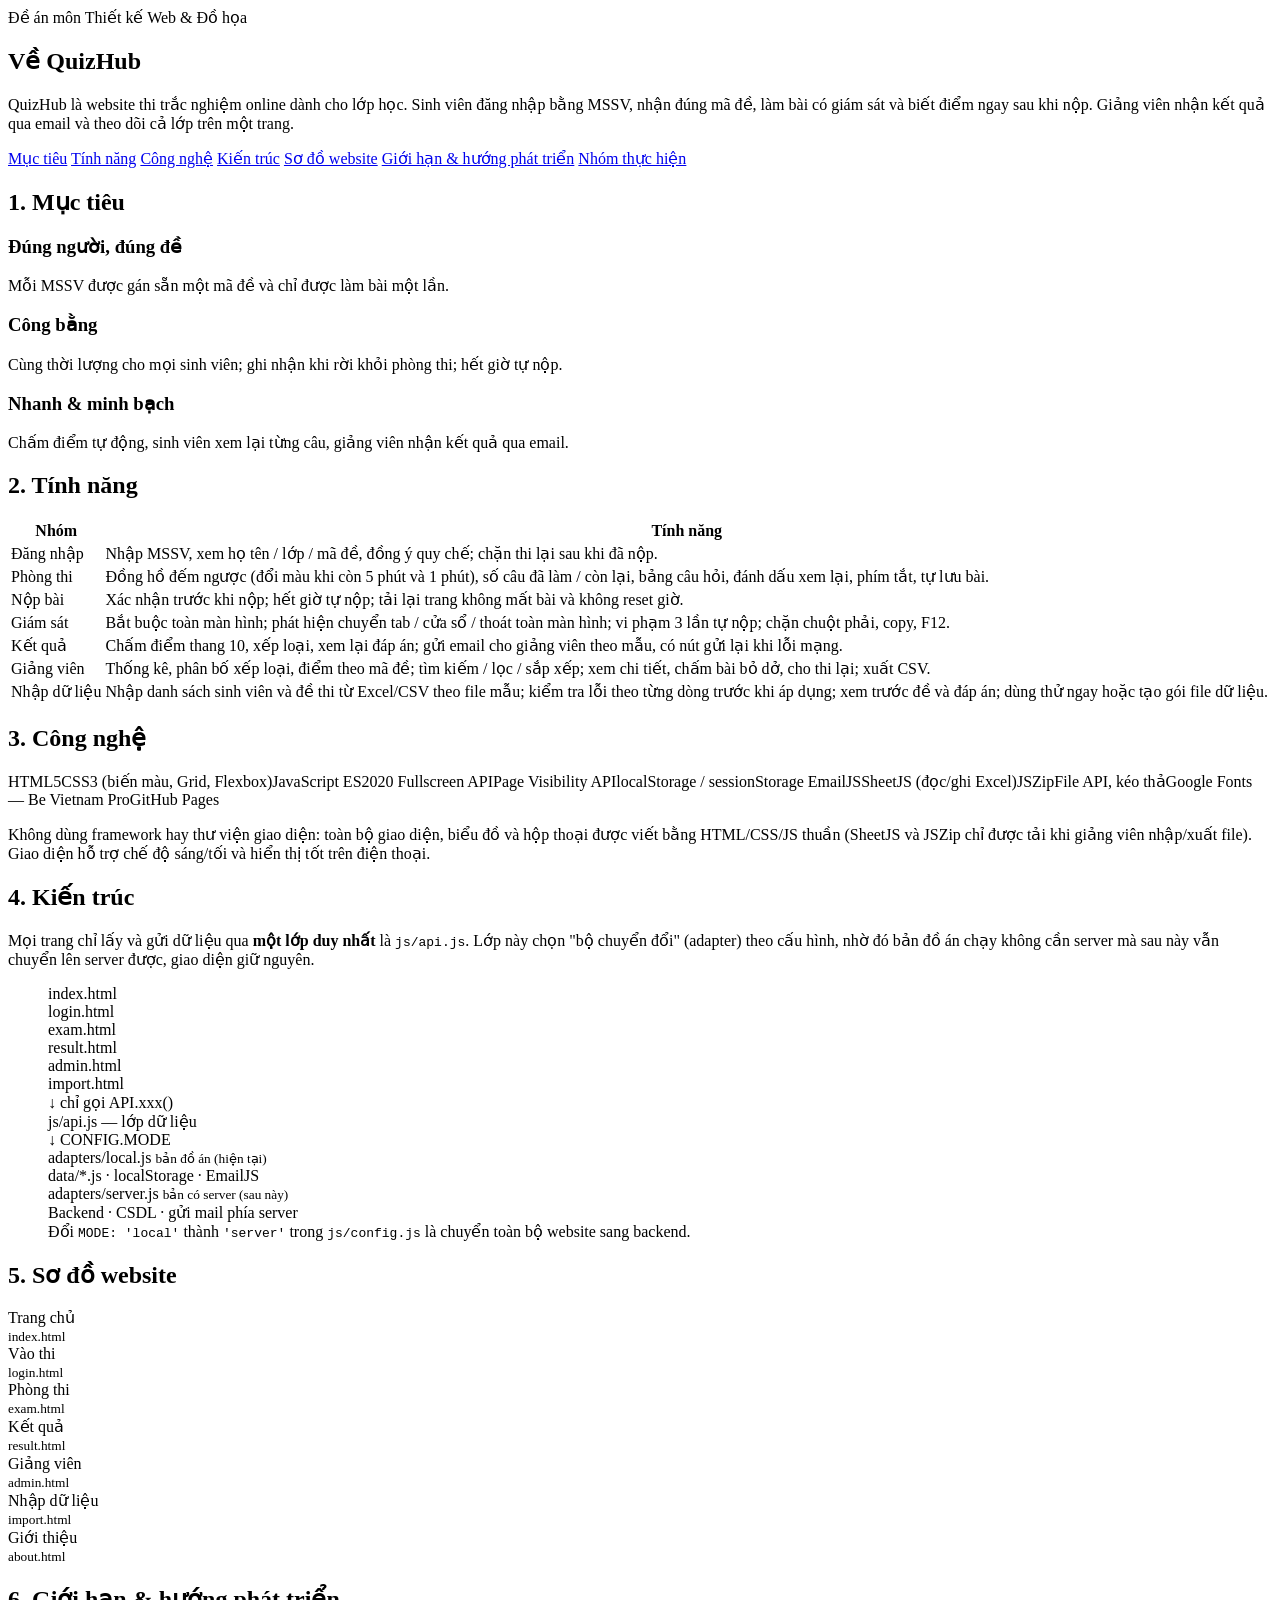
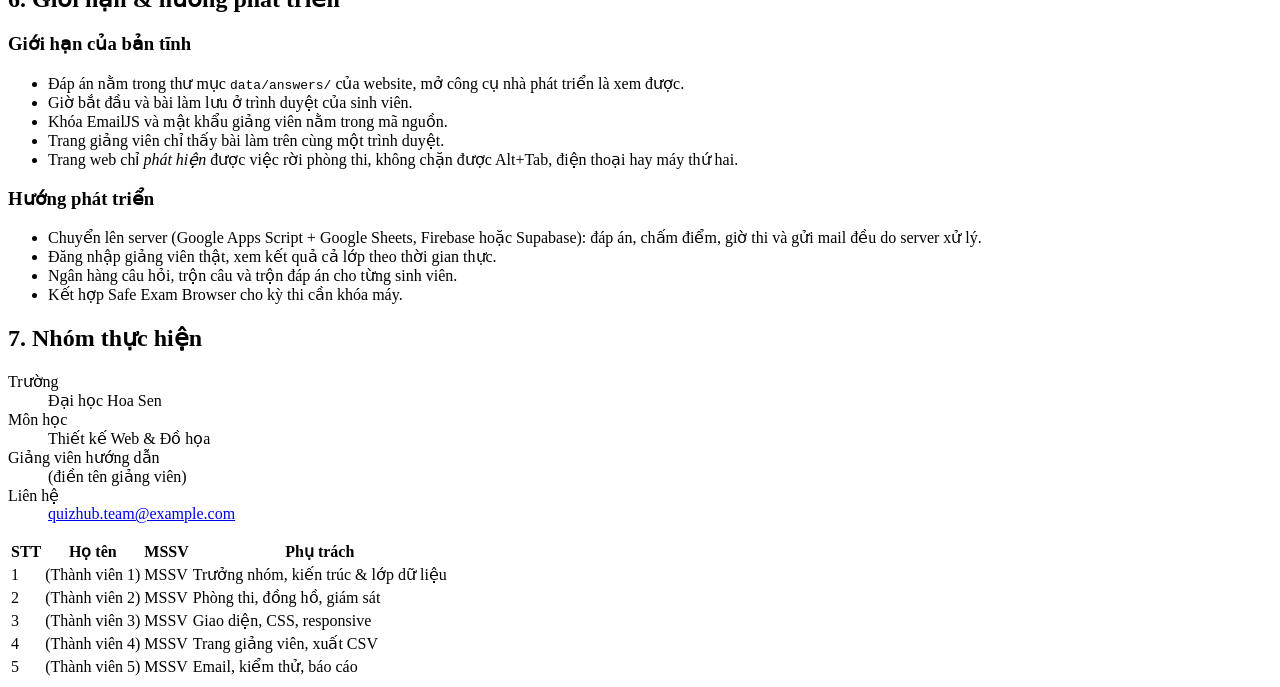
==== about.html @ 76c20856 "Thêm các trang HTML và tài liệu" ====
<!DOCTYPE html>
<html lang="vi">
<head>
  <meta charset="UTF-8">
  <meta name="viewport" content="width=device-width, initial-scale=1">
  <title>Giới thiệu — QuizHub</title>
  <meta name="description" content="Giới thiệu đề án QuizHub: mục tiêu, công nghệ, kiến trúc, sơ đồ website và nhóm thực hiện.">
  <link rel="icon" href="assets/logo.svg" type="image/svg+xml">
  <link rel="preconnect" href="https://fonts.googleapis.com">
  <link rel="preconnect" href="https://fonts.gstatic.com" crossorigin>
  <link href="https://fonts.googleapis.com/css2?family=Be+Vietnam+Pro:wght@400;500;600;700;800&display=swap" rel="stylesheet">
  <link rel="stylesheet" href="css/style.css">
</head>
<body>
  <header id="site-header"></header>

  <main class="container about">
    <section class="about-hero">
      <span class="badge">Đề án môn Thiết kế Web &amp; Đồ họa</span>
      <h1>Về QuizHub</h1>
      <p class="lead">QuizHub là website thi trắc nghiệm online dành cho lớp học. Sinh viên đăng nhập bằng MSSV, nhận đúng mã đề, làm bài có giám sát và biết điểm ngay sau khi nộp. Giảng viên nhận kết quả qua email và theo dõi cả lớp trên một trang.</p>
    </section>

    <nav class="toc card" aria-label="Mục lục">
      <a href="#muc-tieu">Mục tiêu</a>
      <a href="#tinh-nang">Tính năng</a>
      <a href="#cong-nghe">Công nghệ</a>
      <a href="#kien-truc">Kiến trúc</a>
      <a href="#so-do">Sơ đồ website</a>
      <a href="#gioi-han">Giới hạn &amp; hướng phát triển</a>
      <a href="#nhom">Nhóm thực hiện</a>
    </nav>

    <section class="about-section" id="muc-tieu">
      <h2>1. Mục tiêu</h2>
      <div class="grid-3">
        <div class="card"><h3>Đúng người, đúng đề</h3><p class="muted">Mỗi MSSV được gán sẵn một mã đề và chỉ được làm bài một lần.</p></div>
        <div class="card"><h3>Công bằng</h3><p class="muted">Cùng thời lượng cho mọi sinh viên; ghi nhận khi rời khỏi phòng thi; hết giờ tự nộp.</p></div>
        <div class="card"><h3>Nhanh &amp; minh bạch</h3><p class="muted">Chấm điểm tự động, sinh viên xem lại từng câu, giảng viên nhận kết quả qua email.</p></div>
      </div>
    </section>

    <section class="about-section" id="tinh-nang">
      <h2>2. Tính năng</h2>
      <div class="table-wrap">
        <table class="table">
          <thead><tr><th scope="col">Nhóm</th><th scope="col">Tính năng</th></tr></thead>
          <tbody>
            <tr><td>Đăng nhập</td><td>Nhập MSSV, xem họ tên / lớp / mã đề, đồng ý quy chế; chặn thi lại sau khi đã nộp.</td></tr>
            <tr><td>Phòng thi</td><td>Đồng hồ đếm ngược (đổi màu khi còn 5 phút và 1 phút), số câu đã làm / còn lại, bảng câu hỏi, đánh dấu xem lại, phím tắt, tự lưu bài.</td></tr>
            <tr><td>Nộp bài</td><td>Xác nhận trước khi nộp; hết giờ tự nộp; tải lại trang không mất bài và không reset giờ.</td></tr>
            <tr><td>Giám sát</td><td>Bắt buộc toàn màn hình; phát hiện chuyển tab / cửa sổ / thoát toàn màn hình; vi phạm 3 lần tự nộp; chặn chuột phải, copy, F12.</td></tr>
            <tr><td>Kết quả</td><td>Chấm điểm thang 10, xếp loại, xem lại đáp án; gửi email cho giảng viên theo mẫu, có nút gửi lại khi lỗi mạng.</td></tr>
            <tr><td>Giảng viên</td><td>Thống kê, phân bố xếp loại, điểm theo mã đề; tìm kiếm / lọc / sắp xếp; xem chi tiết, chấm bài bỏ dở, cho thi lại; xuất CSV.</td></tr>
            <tr><td>Nhập dữ liệu</td><td>Nhập danh sách sinh viên và đề thi từ Excel/CSV theo file mẫu; kiểm tra lỗi theo từng dòng trước khi áp dụng; xem trước đề và đáp án; dùng thử ngay hoặc tạo gói file dữ liệu.</td></tr>
          </tbody>
        </table>
      </div>
    </section>

    <section class="about-section" id="cong-nghe">
      <h2>3. Công nghệ</h2>
      <div class="chips">
        <span class="chip">HTML5</span><span class="chip">CSS3 (biến màu, Grid, Flexbox)</span><span class="chip">JavaScript ES2020</span>
        <span class="chip">Fullscreen API</span><span class="chip">Page Visibility API</span><span class="chip">localStorage / sessionStorage</span>
        <span class="chip">EmailJS</span><span class="chip">SheetJS (đọc/ghi Excel)</span><span class="chip">JSZip</span><span class="chip">File API, kéo thả</span><span class="chip">Google Fonts — Be Vietnam Pro</span><span class="chip">GitHub Pages</span>
      </div>
      <p class="muted">Không dùng framework hay thư viện giao diện: toàn bộ giao diện, biểu đồ và hộp thoại được viết bằng HTML/CSS/JS thuần (SheetJS và JSZip chỉ được tải khi giảng viên nhập/xuất file). Giao diện hỗ trợ chế độ sáng/tối và hiển thị tốt trên điện thoại.</p>
    </section>

    <section class="about-section" id="kien-truc">
      <h2>4. Kiến trúc</h2>
      <p>Mọi trang chỉ lấy và gửi dữ liệu qua <strong>một lớp duy nhất</strong> là <code>js/api.js</code>. Lớp này chọn "bộ chuyển đổi" (adapter) theo cấu hình, nhờ đó bản đồ án chạy không cần server mà sau này vẫn chuyển lên server được, giao diện giữ nguyên.</p>
      <figure class="arch card" aria-label="Sơ đồ kiến trúc">
        <div class="arch-row">
          <div class="arch-box">index.html</div><div class="arch-box">login.html</div><div class="arch-box">exam.html</div>
          <div class="arch-box">result.html</div><div class="arch-box">admin.html</div><div class="arch-box">import.html</div>
        </div>
        <div class="arch-arrow" aria-hidden="true">↓ chỉ gọi API.xxx()</div>
        <div class="arch-row"><div class="arch-box arch-core">js/api.js — lớp dữ liệu</div></div>
        <div class="arch-arrow" aria-hidden="true">↓ CONFIG.MODE</div>
        <div class="arch-row arch-split">
          <div class="arch-col">
            <div class="arch-box arch-now">adapters/local.js <small>bản đồ án (hiện tại)</small></div>
            <div class="arch-leaf">data/*.js · localStorage · EmailJS</div>
          </div>
          <div class="arch-col">
            <div class="arch-box arch-later">adapters/server.js <small>bản có server (sau này)</small></div>
            <div class="arch-leaf">Backend · CSDL · gửi mail phía server</div>
          </div>
        </div>
        <figcaption class="muted">Đổi <code>MODE: 'local'</code> thành <code>'server'</code> trong <code>js/config.js</code> là chuyển toàn bộ website sang backend.</figcaption>
      </figure>
    </section>

    <section class="about-section" id="so-do">
      <h2>5. Sơ đồ website</h2>
      <div class="sitemap">
        <div class="sm-node sm-root">Trang chủ<br><small>index.html</small></div>
        <div class="sm-children">
          <div class="sm-branch">
            <div class="sm-node">Vào thi<br><small>login.html</small></div>
            <div class="sm-node">Phòng thi<br><small>exam.html</small></div>
            <div class="sm-node">Kết quả<br><small>result.html</small></div>
          </div>
          <div class="sm-branch">
            <div class="sm-node">Giảng viên<br><small>admin.html</small></div>
            <div class="sm-node">Nhập dữ liệu<br><small>import.html</small></div>
          </div>
          <div class="sm-branch"><div class="sm-node">Giới thiệu<br><small>about.html</small></div></div>
        </div>
      </div>
    </section>

    <section class="about-section" id="gioi-han">
      <h2>6. Giới hạn &amp; hướng phát triển</h2>
      <div class="grid-2">
        <div class="card">
          <h3>Giới hạn của bản tĩnh</h3>
          <ul class="list">
            <li>Đáp án nằm trong thư mục <code>data/answers/</code> của website, mở công cụ nhà phát triển là xem được.</li>
            <li>Giờ bắt đầu và bài làm lưu ở trình duyệt của sinh viên.</li>
            <li>Khóa EmailJS và mật khẩu giảng viên nằm trong mã nguồn.</li>
            <li>Trang giảng viên chỉ thấy bài làm trên cùng một trình duyệt.</li>
            <li>Trang web chỉ <em>phát hiện</em> được việc rời phòng thi, không chặn được Alt+Tab, điện thoại hay máy thứ hai.</li>
          </ul>
        </div>
        <div class="card">
          <h3>Hướng phát triển</h3>
          <ul class="list">
            <li>Chuyển lên server (Google Apps Script + Google Sheets, Firebase hoặc Supabase): đáp án, chấm điểm, giờ thi và gửi mail đều do server xử lý.</li>
            <li>Đăng nhập giảng viên thật, xem kết quả cả lớp theo thời gian thực.</li>
            <li>Ngân hàng câu hỏi, trộn câu và trộn đáp án cho từng sinh viên.</li>
            <li>Kết hợp Safe Exam Browser cho kỳ thi cần khóa máy.</li>
          </ul>
        </div>
      </div>
    </section>

    <section class="about-section" id="nhom">
      <h2>7. Nhóm thực hiện</h2>
      <div class="card">
        <dl class="info-list">
          <dt>Trường</dt><dd>Đại học Hoa Sen</dd>
          <dt>Môn học</dt><dd>Thiết kế Web &amp; Đồ họa</dd>
          <dt>Giảng viên hướng dẫn</dt><dd>(điền tên giảng viên)</dd>
          <dt>Liên hệ</dt><dd><a href="mailto:quizhub.team@example.com">quizhub.team@example.com</a></dd>
        </dl>
        <div class="table-wrap">
          <table class="table table-compact">
            <thead><tr><th scope="col">STT</th><th scope="col">Họ tên</th><th scope="col">MSSV</th><th scope="col">Phụ trách</th></tr></thead>
            <tbody>
              <tr><td>1</td><td>(Thành viên 1)</td><td>MSSV</td><td>Trưởng nhóm, kiến trúc &amp; lớp dữ liệu</td></tr>
              <tr><td>2</td><td>(Thành viên 2)</td><td>MSSV</td><td>Phòng thi, đồng hồ, giám sát</td></tr>
              <tr><td>3</td><td>(Thành viên 3)</td><td>MSSV</td><td>Giao diện, CSS, responsive</td></tr>
              <tr><td>4</td><td>(Thành viên 4)</td><td>MSSV</td><td>Trang giảng viên, xuất CSV</td></tr>
              <tr><td>5</td><td>(Thành viên 5)</td><td>MSSV</td><td>Email, kiểm thử, báo cáo</td></tr>
            </tbody>
          </table>
        </div>
      </div>
    </section>
  </main>

  <footer id="site-footer"></footer>

  <script src="js/config.js"></script>
  <script src="js/common.js"></script>
  <script>renderHeader('about'); renderFooter();</script>
</body>
</html>
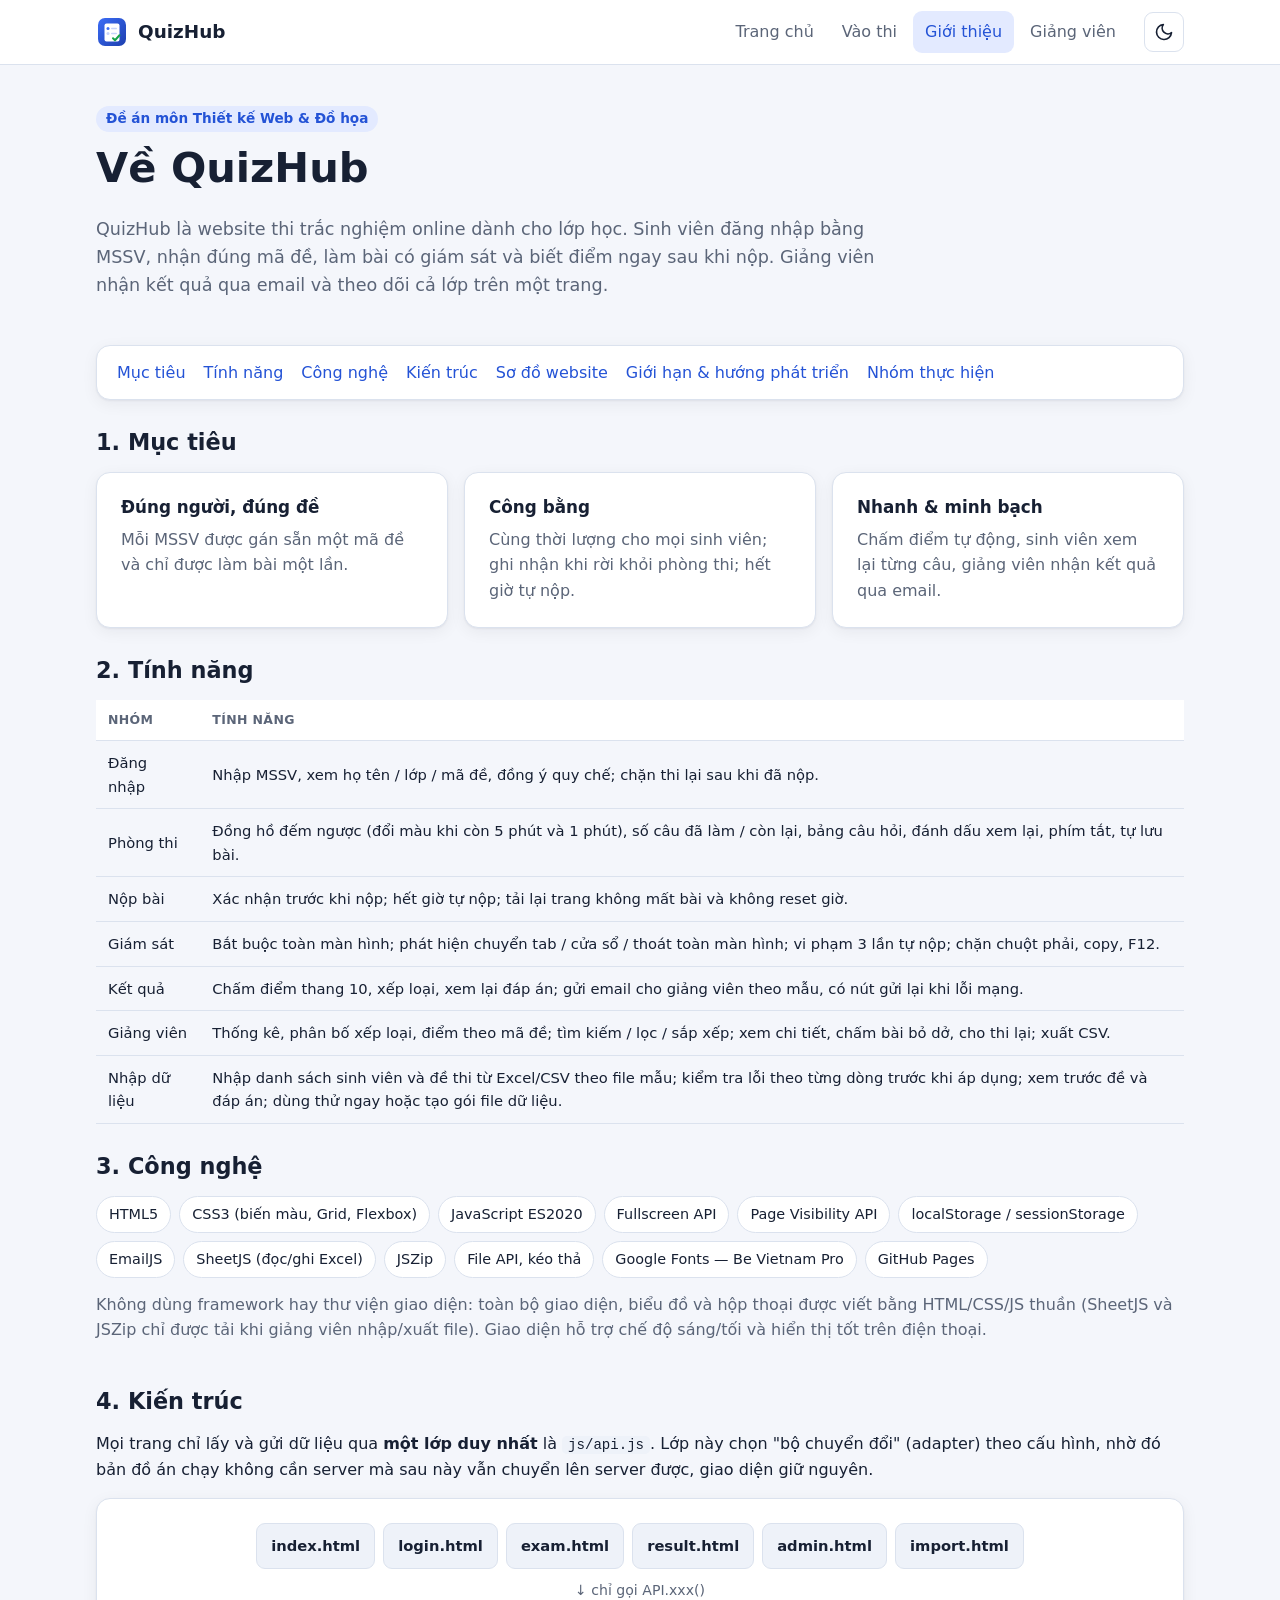
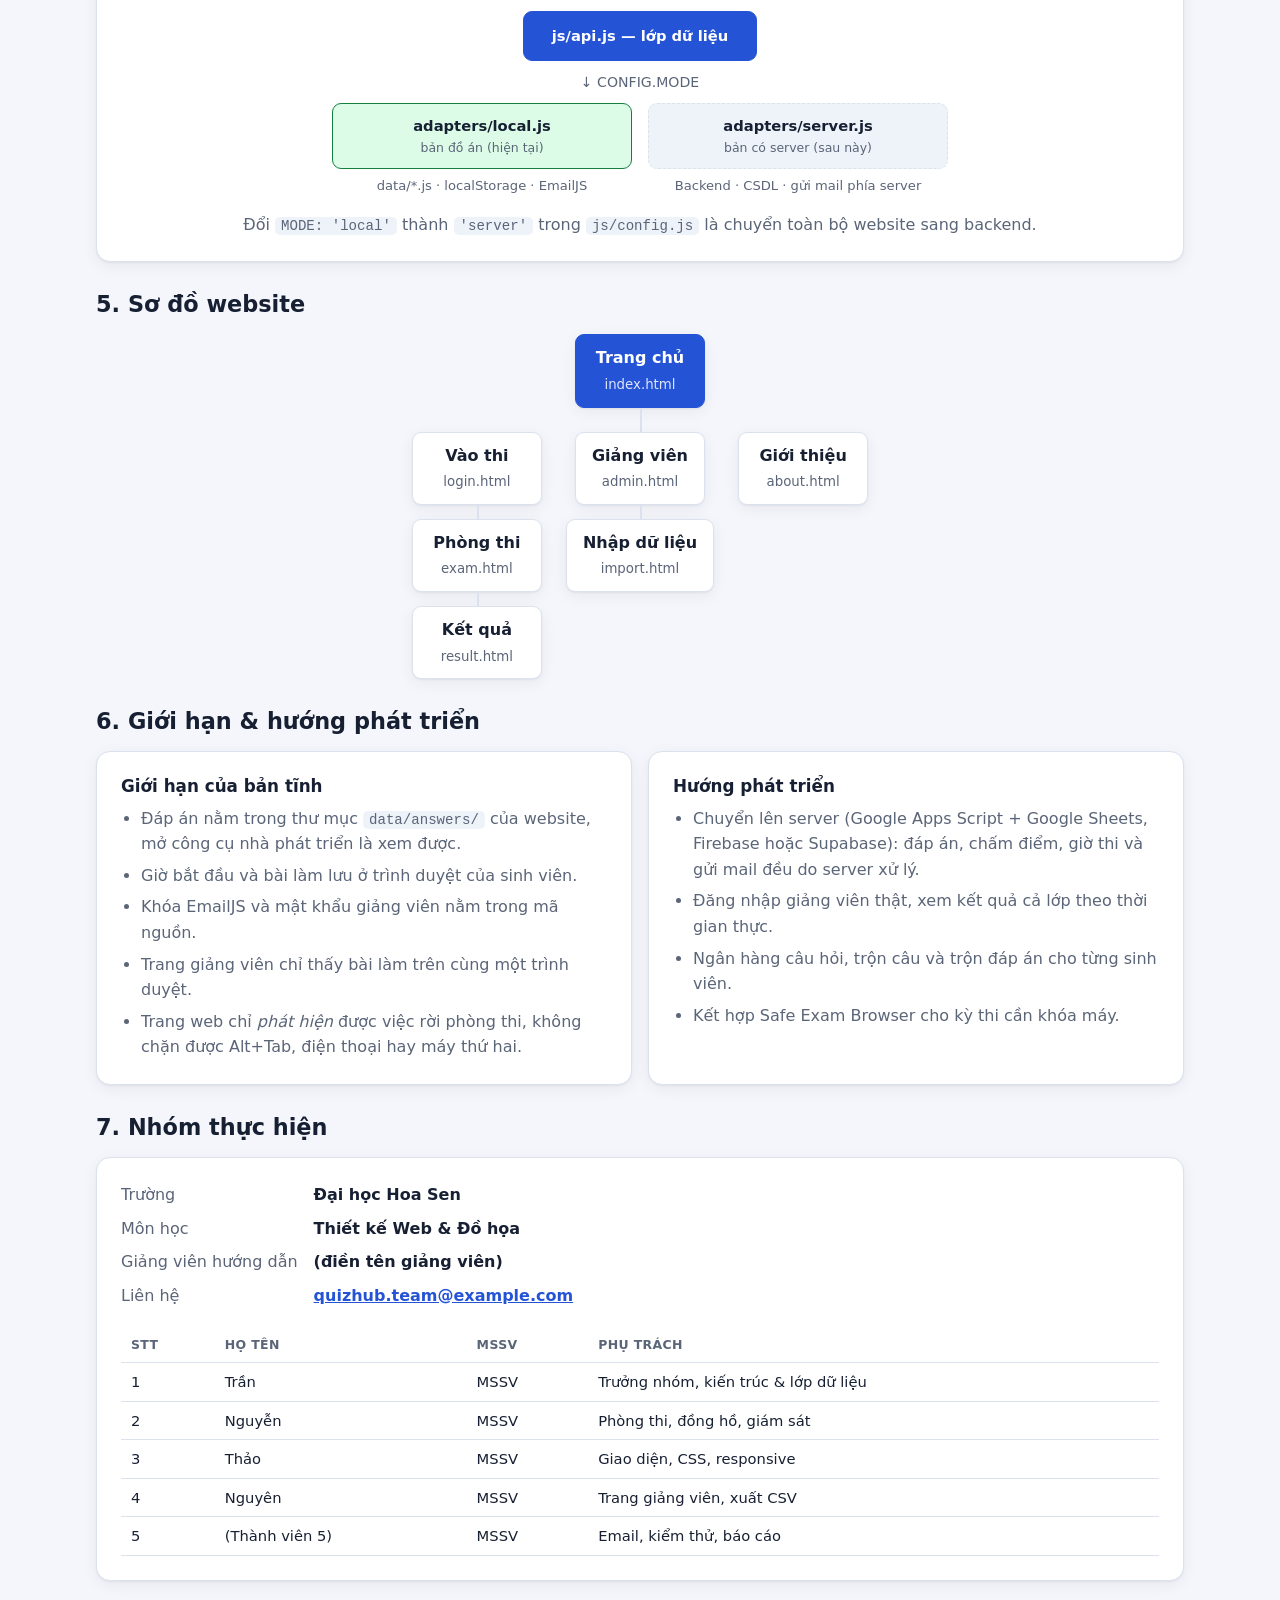
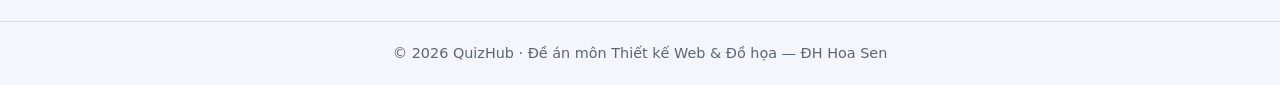
==== commit b2089a3d: "Cập nhật tên thành viên nhóm" ====
--- a/about.html
+++ b/about.html
@@ -150,10 +150,10 @@
           <table class="table table-compact">
             <thead><tr><th scope="col">STT</th><th scope="col">Họ tên</th><th scope="col">MSSV</th><th scope="col">Phụ trách</th></tr></thead>
             <tbody>
-              <tr><td>1</td><td>(Thành viên 1)</td><td>MSSV</td><td>Trưởng nhóm, kiến trúc &amp; lớp dữ liệu</td></tr>
-              <tr><td>2</td><td>(Thành viên 2)</td><td>MSSV</td><td>Phòng thi, đồng hồ, giám sát</td></tr>
-              <tr><td>3</td><td>(Thành viên 3)</td><td>MSSV</td><td>Giao diện, CSS, responsive</td></tr>
-              <tr><td>4</td><td>(Thành viên 4)</td><td>MSSV</td><td>Trang giảng viên, xuất CSV</td></tr>
+              <tr><td>1</td><td>Trần</td><td>MSSV</td><td>Trưởng nhóm, kiến trúc &amp; lớp dữ liệu</td></tr>
+              <tr><td>2</td><td>Nguyễn</td><td>MSSV</td><td>Phòng thi, đồng hồ, giám sát</td></tr>
+              <tr><td>3</td><td>Thảo</td><td>MSSV</td><td>Giao diện, CSS, responsive</td></tr>
+              <tr><td>4</td><td>Nguyên</td><td>MSSV</td><td>Trang giảng viên, xuất CSV</td></tr>
               <tr><td>5</td><td>(Thành viên 5)</td><td>MSSV</td><td>Email, kiểm thử, báo cáo</td></tr>
             </tbody>
           </table>
--- a/css/style.css
+++ b/css/style.css
@@ -0,0 +1,530 @@
+/* =========================================================
+   QuizHub — giao diện chung
+   1. Biến màu (sáng/tối)   2. Nền tảng   3. Header/footer
+   4. Nút, card, form       5. Trang chủ  6. Đăng nhập
+   7. Phòng thi             8. Kết quả    9. Hộp thoại, toast
+   10. Responsive, in ấn
+   ========================================================= */
+
+/* 1. Biến màu ------------------------------------------- */
+:root {
+  --bg: #f4f6fb;
+  --surface: #ffffff;
+  --surface-2: #eef2f9;
+  --text: #172033;
+  --muted: #5b6578;
+  --border: #dbe2ee;
+  --primary: #2453d6;
+  --primary-hover: #1c43b3;
+  --primary-soft: #e3eaff;
+  --on-primary: #ffffff;
+  --success: #15803d;
+  --success-soft: #dcfce7;
+  --warn: #c2410c;
+  --warn-soft: #ffedd5;
+  --danger: #c0262d;
+  --danger-soft: #fee2e2;
+  --shadow: 0 1px 2px rgba(16, 24, 40, .05), 0 4px 16px rgba(16, 24, 40, .06);
+  --radius: 14px;
+  --radius-sm: 9px;
+  color-scheme: light;
+}
+@media (prefers-color-scheme: dark) {
+  :root:not([data-theme="light"]) {
+    --bg: #0f1420;
+    --surface: #171e2d;
+    --surface-2: #1f2839;
+    --text: #e6eaf2;
+    --muted: #9aa5b8;
+    --border: #2b3549;
+    --primary: #6d93ff;
+    --primary-hover: #8aa8ff;
+    --primary-soft: #1e2b4d;
+    --on-primary: #0b1020;
+    --success: #4ade80;
+    --success-soft: #133222;
+    --warn: #fb923c;
+    --warn-soft: #3a2513;
+    --danger: #f87171;
+    --danger-soft: #3b1a1d;
+    --shadow: 0 1px 2px rgba(0, 0, 0, .3), 0 4px 16px rgba(0, 0, 0, .25);
+    color-scheme: dark;
+  }
+}
+:root[data-theme="dark"] {
+  --bg: #0f1420;
+  --surface: #171e2d;
+  --surface-2: #1f2839;
+  --text: #e6eaf2;
+  --muted: #9aa5b8;
+  --border: #2b3549;
+  --primary: #6d93ff;
+  --primary-hover: #8aa8ff;
+  --primary-soft: #1e2b4d;
+  --on-primary: #0b1020;
+  --success: #4ade80;
+  --success-soft: #133222;
+  --warn: #fb923c;
+  --warn-soft: #3a2513;
+  --danger: #f87171;
+  --danger-soft: #3b1a1d;
+  --shadow: 0 1px 2px rgba(0, 0, 0, .3), 0 4px 16px rgba(0, 0, 0, .25);
+  color-scheme: dark;
+}
+
+/* 2. Nền tảng ------------------------------------------- */
+*, *::before, *::after { box-sizing: border-box; }
+html { -webkit-text-size-adjust: 100%; }
+body {
+  margin: 0;
+  min-height: 100vh;
+  display: flex;
+  flex-direction: column;
+  background: var(--bg);
+  color: var(--text);
+  font-family: "Be Vietnam Pro", system-ui, -apple-system, "Segoe UI", Roboto, sans-serif;
+  font-size: 16px;
+  line-height: 1.6;
+}
+main { flex: 1; }
+h1, h2, h3 { line-height: 1.25; margin: 0 0 .5em; }
+p { margin: 0 0 1em; }
+a { color: var(--primary); }
+img { max-width: 100%; }
+[hidden] { display: none !important; }
+.container { width: 100%; max-width: 1120px; margin: 0 auto; padding: 0 16px; }
+.muted { color: var(--muted); }
+.sr-only { position: absolute; width: 1px; height: 1px; overflow: hidden; clip: rect(0 0 0 0); white-space: nowrap; }
+:focus-visible { outline: 3px solid var(--primary); outline-offset: 2px; border-radius: 6px; }
+
+/* 3. Header / footer ------------------------------------ */
+.site-header {
+  background: var(--surface);
+  border-bottom: 1px solid var(--border);
+  position: sticky; top: 0; z-index: 20;
+}
+.header-inner { display: flex; align-items: center; gap: 16px; height: 64px; }
+.brand { display: flex; align-items: center; gap: 10px; font-weight: 700; font-size: 1.15rem; color: var(--text); text-decoration: none; }
+.nav { display: flex; gap: 4px; margin-left: auto; }
+.nav a { padding: 8px 12px; border-radius: var(--radius-sm); color: var(--muted); text-decoration: none; font-weight: 500; white-space: nowrap; }
+.nav a:hover { background: var(--surface-2); color: var(--text); }
+.nav a[aria-current="page"] { color: var(--primary); background: var(--primary-soft); }
+.icon-btn {
+  display: inline-grid; place-items: center; width: 40px; height: 40px;
+  border: 1px solid var(--border); border-radius: var(--radius-sm);
+  background: var(--surface); color: var(--text); cursor: pointer;
+}
+.icon-btn:hover { background: var(--surface-2); }
+.site-footer { border-top: 1px solid var(--border); padding: 20px 0; color: var(--muted); font-size: .9rem; text-align: center; }
+
+/* 4. Nút, card, form ------------------------------------ */
+.btn {
+  display: inline-flex; align-items: center; justify-content: center; gap: 8px;
+  min-height: 44px; padding: 10px 18px;
+  border: 1px solid transparent; border-radius: var(--radius-sm);
+  font: inherit; font-weight: 600; text-decoration: none; cursor: pointer;
+  transition: background .15s, border-color .15s, color .15s, transform .05s;
+}
+.btn:active:not(:disabled) { transform: translateY(1px); }
+.btn:disabled { opacity: .55; cursor: not-allowed; }
+.btn-primary { background: var(--primary); color: var(--on-primary); }
+.btn-primary:hover:not(:disabled) { background: var(--primary-hover); }
+.btn-danger { background: var(--danger); color: #fff; }
+.btn-danger:hover:not(:disabled) { filter: brightness(.92); }
+.btn-outline { background: var(--surface); border-color: var(--border); color: var(--text); }
+.btn-outline:hover:not(:disabled) { background: var(--surface-2); }
+.btn-ghost { background: transparent; color: var(--muted); }
+.btn-ghost:hover:not(:disabled) { background: var(--surface-2); color: var(--text); }
+.btn-sm { min-height: 36px; padding: 6px 12px; font-size: .9rem; }
+.btn-lg { min-height: 52px; padding: 12px 26px; font-size: 1.05rem; }
+.btn-block { width: 100%; }
+.btn.is-loading { position: relative; color: transparent !important; }
+.btn.is-loading::after {
+  content: ""; position: absolute; width: 18px; height: 18px;
+  border: 2.5px solid currentColor; border-color: #fff #fff transparent transparent;
+  border-radius: 50%; animation: spin .7s linear infinite;
+}
+.btn-outline.is-loading::after { border-color: var(--primary) var(--primary) transparent transparent; }
+@keyframes spin { to { transform: rotate(360deg); } }
+
+.card {
+  background: var(--surface);
+  border: 1px solid var(--border);
+  border-radius: var(--radius);
+  box-shadow: var(--shadow);
+  padding: 24px;
+}
+.field { display: grid; gap: 6px; margin-bottom: 16px; }
+.field label { font-weight: 600; }
+.input {
+  width: 100%; min-height: 48px; padding: 10px 14px;
+  border: 1.5px solid var(--border); border-radius: var(--radius-sm);
+  background: var(--surface); color: var(--text); font: inherit; font-size: 1.05rem;
+}
+.input:focus { outline: none; border-color: var(--primary); box-shadow: 0 0 0 3px var(--primary-soft); }
+.alert { padding: 12px 14px; border-radius: var(--radius-sm); margin-bottom: 16px; border: 1px solid transparent; }
+.alert-error { background: var(--danger-soft); color: var(--danger); border-color: color-mix(in srgb, var(--danger) 25%, transparent); }
+.alert-info { background: var(--primary-soft); color: var(--text); }
+.alert-warn { background: var(--warn-soft); color: var(--text); }
+.alert-success { background: var(--success-soft); color: var(--text); }
+.badge { display: inline-block; padding: 2px 10px; border-radius: 999px; font-size: .85rem; font-weight: 600; background: var(--primary-soft); color: var(--primary); }
+
+/* 5. Trang chủ ------------------------------------------ */
+.hero { padding: 64px 0 40px; }
+.hero-grid { display: grid; grid-template-columns: 1.2fr 1fr; gap: 40px; align-items: center; }
+.hero h1 { font-size: clamp(2rem, 4.5vw, 3rem); letter-spacing: -.02em; }
+.hero h1 span { color: var(--primary); }
+.hero p { font-size: 1.1rem; color: var(--muted); max-width: 56ch; }
+.hero-actions { display: flex; gap: 12px; flex-wrap: wrap; margin-top: 24px; }
+.hero-art { padding: 20px; }
+.mock-q { display: grid; gap: 10px; }
+.mock-row { display: flex; align-items: center; gap: 10px; padding: 10px 12px; border: 1.5px solid var(--border); border-radius: var(--radius-sm); }
+.mock-row.on { border-color: var(--primary); background: var(--primary-soft); }
+.mock-dot { width: 26px; height: 26px; border-radius: 50%; display: grid; place-items: center; font-weight: 700; font-size: .85rem; background: var(--surface-2); }
+.mock-row.on .mock-dot { background: var(--primary); color: var(--on-primary); }
+.mock-bar { height: 10px; border-radius: 6px; background: var(--surface-2); flex: 1; }
+.mock-head { display: flex; justify-content: space-between; align-items: center; margin-bottom: 14px; }
+.mock-timer { font-variant-numeric: tabular-nums; font-weight: 700; color: var(--primary); }
+.section { padding: 32px 0; }
+.section-title { font-size: 1.5rem; margin-bottom: 20px; }
+.features { display: grid; grid-template-columns: repeat(4, 1fr); gap: 16px; }
+.feature { padding: 20px; }
+.feature-icon { width: 44px; height: 44px; border-radius: 12px; display: grid; place-items: center; background: var(--primary-soft); color: var(--primary); margin-bottom: 12px; }
+.feature h3 { font-size: 1.05rem; }
+.feature p { color: var(--muted); font-size: .95rem; margin: 0; }
+.rules { counter-reset: r; list-style: none; padding: 0; margin: 0; display: grid; gap: 10px; }
+.rules li { counter-increment: r; display: flex; gap: 12px; align-items: flex-start; }
+.rules li::before {
+  content: counter(r); flex: 0 0 28px; height: 28px; border-radius: 50%;
+  display: grid; place-items: center; font-weight: 700; font-size: .9rem;
+  background: var(--surface-2); color: var(--primary);
+}
+
+/* 6. Đăng nhập ------------------------------------------ */
+.auth-wrap { display: grid; place-items: start center; padding: 48px 16px; }
+.auth-card { width: 100%; max-width: 520px; }
+.auth-card h1 { font-size: 1.6rem; }
+.info-list { display: grid; grid-template-columns: max-content 1fr; gap: 8px 16px; margin: 0 0 20px; }
+.info-list dt { color: var(--muted); }
+.info-list dd { margin: 0; font-weight: 600; }
+.check { display: flex; gap: 10px; align-items: flex-start; margin: 16px 0; cursor: pointer; }
+.check input { width: 20px; height: 20px; margin-top: 3px; accent-color: var(--primary); }
+.demo-hint { font-size: .9rem; color: var(--muted); margin-top: 16px; }
+.demo-hint code { background: var(--surface-2); padding: 1px 6px; border-radius: 5px; }
+.btn-row { display: flex; gap: 10px; flex-wrap: wrap; }
+.btn-row .btn { flex: 1; }
+
+/* 7. Phòng thi ------------------------------------------ */
+.exam-topbar { position: sticky; top: 0; z-index: 20; background: var(--surface); border-bottom: 1px solid var(--border); }
+.topbar-inner { display: flex; align-items: center; gap: 16px; min-height: 72px; padding-top: 8px; padding-bottom: 8px; }
+.topbar-info { min-width: 0; flex: 1; }
+.exam-title { font-weight: 700; white-space: nowrap; overflow: hidden; text-overflow: ellipsis; }
+.exam-student { color: var(--muted); font-size: .9rem; }
+.topbar-stats { display: flex; align-items: center; gap: 10px; }
+.stat { text-align: center; padding: 4px 12px; border-radius: var(--radius-sm); background: var(--surface-2); min-width: 72px; }
+.stat-label { display: block; font-size: .72rem; text-transform: uppercase; letter-spacing: .04em; color: var(--muted); }
+.stat-value { font-weight: 700; font-size: 1.15rem; font-variant-numeric: tabular-nums; }
+.timer { text-align: center; padding: 4px 16px; border-radius: var(--radius-sm); background: var(--primary-soft); min-width: 128px; border: 2px solid transparent; }
+.timer-value { font-weight: 800; font-size: 1.6rem; font-variant-numeric: tabular-nums; color: var(--primary); line-height: 1.2; }
+.timer.warn { background: var(--warn-soft); border-color: var(--warn); }
+.timer.warn .timer-value { color: var(--warn); }
+.timer.danger { background: var(--danger-soft); border-color: var(--danger); animation: pulse 1s ease-in-out infinite; }
+.timer.danger .timer-value { color: var(--danger); }
+@keyframes pulse { 50% { box-shadow: 0 0 0 6px color-mix(in srgb, var(--danger) 18%, transparent); } }
+.progress { height: 4px; background: var(--surface-2); }
+.progress-bar { height: 100%; width: 0; background: var(--success); transition: width .3s; }
+
+.exam-layout { display: grid; grid-template-columns: minmax(0, 1fr) 320px; gap: 20px; padding-top: 24px; padding-bottom: 40px; align-items: start; }
+.q-head { display: flex; justify-content: space-between; align-items: center; gap: 12px; margin-bottom: 12px; }
+.q-index { font-weight: 700; color: var(--primary); }
+.flag-btn[aria-pressed="true"] { background: var(--warn-soft); color: var(--warn); }
+.q-text { font-size: 1.25rem; font-weight: 600; margin-bottom: 20px; white-space: pre-wrap; }
+.options { display: grid; gap: 10px; }
+.option {
+  display: flex; align-items: center; gap: 14px; padding: 14px 16px;
+  border: 1.5px solid var(--border); border-radius: var(--radius-sm);
+  cursor: pointer; transition: border-color .12s, background .12s;
+}
+.option:hover { border-color: var(--primary); }
+.option input { position: absolute; opacity: 0; pointer-events: none; }
+.option .letter {
+  flex: 0 0 34px; height: 34px; border-radius: 50%; display: grid; place-items: center;
+  font-weight: 700; background: var(--surface-2); color: var(--muted);
+}
+.option .text { flex: 1; overflow-wrap: anywhere; }
+.option.selected { border-color: var(--primary); background: var(--primary-soft); }
+.option.selected .letter { background: var(--primary); color: var(--on-primary); }
+.option:has(input:focus-visible) { outline: 3px solid var(--primary); outline-offset: 2px; }
+.q-actions { display: flex; align-items: center; justify-content: space-between; gap: 10px; margin-top: 24px; flex-wrap: wrap; }
+
+.navigator { position: sticky; top: 100px; }
+.navigator h3 { font-size: 1rem; }
+.nav-grid { display: grid; grid-template-columns: repeat(5, 1fr); gap: 8px; margin-bottom: 16px; }
+.nav-item {
+  position: relative; aspect-ratio: 1; min-height: 40px;
+  border: 1.5px solid var(--border); border-radius: var(--radius-sm);
+  background: var(--surface); color: var(--text); font: inherit; font-weight: 600; cursor: pointer;
+}
+.nav-item:hover { border-color: var(--primary); }
+.nav-item.answered { background: var(--success-soft); border-color: var(--success); color: var(--success); }
+.nav-item.flagged::after {
+  content: ""; position: absolute; top: -4px; right: -4px; width: 12px; height: 12px;
+  border-radius: 50%; background: var(--warn); border: 2px solid var(--surface);
+}
+.nav-item.current { outline: 3px solid var(--primary); outline-offset: 1px; }
+.legend { list-style: none; padding: 0; margin: 0 0 16px; display: grid; gap: 6px; font-size: .88rem; color: var(--muted); }
+.legend li { display: flex; align-items: center; gap: 8px; }
+.legend i { width: 16px; height: 16px; border-radius: 4px; border: 1.5px solid var(--border); display: inline-block; position: relative; }
+.legend .l-answered { background: var(--success-soft); border-color: var(--success); }
+.legend .l-current { outline: 2px solid var(--primary); }
+.legend .l-flagged::after { content: ""; position: absolute; top: -4px; right: -4px; width: 9px; height: 9px; border-radius: 50%; background: var(--warn); }
+.save-status { font-size: .85rem; color: var(--muted); min-height: 1.4em; margin-bottom: 10px; }
+.save-status.error { color: var(--danger); }
+.hint { font-size: .8rem; color: var(--muted); margin: 12px 0 0; }
+
+.overlay {
+  position: fixed; inset: 0; z-index: 50; display: grid; place-items: center; padding: 16px;
+  background: color-mix(in srgb, var(--bg) 88%, transparent); backdrop-filter: blur(3px);
+}
+.overlay-box { text-align: center; max-width: 420px; }
+.proctor-overlay { z-index: 40; background: color-mix(in srgb, var(--bg) 94%, transparent); }
+.proctor-icon { width: 56px; height: 56px; margin: 0 auto 12px; border-radius: 50%; display: grid; place-items: center; background: var(--primary-soft); color: var(--primary); }
+.proctor-overlay[data-tone="danger"] .proctor-icon { background: var(--danger-soft); color: var(--danger); }
+.proctor-overlay[data-tone="danger"] h2 { color: var(--danger); }
+.exam-page .exam-layout { -webkit-user-select: none; user-select: none; }
+.stat-violation.has { background: var(--danger-soft); }
+.stat-violation.has .stat-value { color: var(--danger); }
+.spinner { width: 44px; height: 44px; margin: 0 auto 16px; border: 4px solid var(--primary-soft); border-top-color: var(--primary); border-radius: 50%; animation: spin .8s linear infinite; }
+
+/* 8. Kết quả -------------------------------------------- */
+.result-wrap { padding: 40px 0; display: grid; grid-template-columns: minmax(0, 1fr); gap: 20px; }
+.result-summary { display: grid; grid-template-columns: auto 1fr; gap: 32px; align-items: center; }
+.score-ring {
+  --p: 0;
+  width: 168px; height: 168px; border-radius: 50%;
+  background: conic-gradient(var(--ring, var(--primary)) calc(var(--p) * 1%), var(--surface-2) 0);
+  display: grid; place-items: center;
+}
+.score-ring-inner { width: 136px; height: 136px; border-radius: 50%; background: var(--surface); display: grid; place-items: center; text-align: center; }
+.score-value { font-size: 2.6rem; font-weight: 800; line-height: 1; font-variant-numeric: tabular-nums; }
+.score-label { color: var(--muted); font-size: .85rem; }
+.stats-grid { display: grid; grid-template-columns: repeat(3, 1fr); gap: 12px; margin-top: 16px; }
+.stats-grid .stat { text-align: left; padding: 10px 14px; }
+.review-list { list-style: none; padding: 0; margin: 0; display: grid; gap: 12px; }
+.review-item { border: 1px solid var(--border); border-left: 5px solid var(--border); border-radius: var(--radius-sm); padding: 14px 16px; }
+.review-item.ok { border-left-color: var(--success); }
+.review-item.wrong { border-left-color: var(--danger); }
+.review-item.skip { border-left-color: var(--warn); }
+.review-q { font-weight: 600; margin-bottom: 8px; }
+.review-opts { list-style: none; padding: 0; margin: 0; display: grid; gap: 4px; font-size: .95rem; }
+.review-opts li { display: flex; gap: 8px; align-items: center; padding: 4px 8px; border-radius: 6px; }
+.review-opts li.correct { background: var(--success-soft); color: var(--success); font-weight: 600; }
+.review-opts li.chosen-wrong { background: var(--danger-soft); color: var(--danger); text-decoration: line-through; }
+.review-tag { margin-left: auto; font-size: .78rem; font-weight: 700; }
+
+/* 8b. Trang giảng viên ---------------------------------- */
+.admin-wrap { padding-top: 32px; padding-bottom: 40px; display: grid; grid-template-columns: minmax(0, 1fr); gap: 20px; }
+.admin-grid > *, .kpis > * { min-width: 0; }
+#table td { white-space: nowrap; }
+.admin-head { display: flex; justify-content: space-between; align-items: flex-end; gap: 16px; flex-wrap: wrap; }
+.admin-head h1 { margin: 0; }
+.admin-head p { margin: 0; }
+.admin-actions .btn { flex: 0 0 auto; }
+.card-title { font-size: 1.05rem; margin-bottom: 14px; }
+.kpis { display: grid; grid-template-columns: repeat(6, 1fr); gap: 12px; }
+.kpi { padding: 16px; }
+.kpi-label { font-size: .8rem; color: var(--muted); font-weight: 500; }
+.kpi-value { font-size: 1.7rem; font-weight: 800; font-variant-numeric: tabular-nums; line-height: 1.3; }
+.kpi-sub { font-size: .8rem; color: var(--muted); }
+.admin-grid { display: grid; grid-template-columns: 1.3fr 1fr; gap: 20px; }
+.dist { display: grid; gap: 10px; }
+.bar-row { display: grid; grid-template-columns: 90px 1fr 32px; align-items: center; gap: 10px; font-size: .92rem; }
+.bar-track { height: 14px; border-radius: 7px; background: var(--surface-2); overflow: hidden; }
+.bar-fill { display: block; height: 100%; border-radius: 7px; min-width: 2px; transition: width .4s; }
+.bar-value { text-align: right; font-weight: 700; font-variant-numeric: tabular-nums; }
+.table-tools { display: flex; justify-content: space-between; align-items: center; gap: 12px; flex-wrap: wrap; margin-bottom: 14px; }
+.table-tools .card-title { margin: 0; }
+.filters { display: flex; gap: 8px; flex-wrap: wrap; }
+.input-sm { min-height: 40px; padding: 6px 10px; font-size: .92rem; width: auto; }
+#f-search { min-width: 220px; }
+.table-wrap { position: relative; overflow-x: auto; -webkit-overflow-scrolling: touch; } /* relative: giữ .sr-only bên trong vùng cuộn */
+.table { width: 100%; border-collapse: collapse; font-size: .92rem; }
+.table th, .table td { padding: 10px 12px; border-bottom: 1px solid var(--border); text-align: left; vertical-align: middle; }
+.table th { font-size: .78rem; text-transform: uppercase; letter-spacing: .03em; color: var(--muted); font-weight: 600; white-space: nowrap; background: var(--surface); }
+.table th[data-sort] { cursor: pointer; user-select: none; }
+.table th[data-sort]:hover { color: var(--text); }
+.table th[aria-sort="ascending"]::after { content: " ▲"; color: var(--primary); }
+.table th[aria-sort="descending"]::after { content: " ▼"; color: var(--primary); }
+.table tbody tr:hover { background: var(--surface-2); }
+.table .num { text-align: right; font-variant-numeric: tabular-nums; }
+.table .actions { white-space: nowrap; text-align: right; }
+.table .actions .btn + .btn { margin-left: 4px; }
+.table .empty { text-align: center; color: var(--muted); padding: 28px; }
+.table-compact th, .table-compact td { padding: 7px 10px; }
+.table-foot { font-size: .85rem; margin: 10px 0 0; }
+.cell-sub { font-size: .75rem; color: var(--muted); font-weight: 400; }
+.mono { font-variant-numeric: tabular-nums; font-family: ui-monospace, "Cascadia Mono", Consolas, monospace; font-size: .9em; }
+.nowrap { white-space: nowrap; }
+.text-danger { color: var(--danger); font-weight: 700; }
+.text-success { color: var(--success); }
+.btn-xs { min-height: 30px; padding: 4px 10px; font-size: .82rem; }
+.badge { white-space: nowrap; }
+.badge-success { background: var(--success-soft); color: var(--success); }
+.badge-warn { background: var(--warn-soft); color: var(--warn); }
+.badge-muted { background: var(--surface-2); color: var(--muted); }
+.dot { display: inline-block; width: 8px; height: 8px; border-radius: 50%; background: var(--border); margin-right: 6px; vertical-align: middle; }
+.dot-ok { background: var(--success); }
+.dot-bad { background: var(--warn); }
+.dialog-wide { width: min(720px, calc(100vw - 32px)); max-height: calc(100vh - 48px); }
+.dialog-sub { font-size: 1rem; margin: 18px 0 8px; }
+.log { margin: 0; padding-left: 20px; font-size: .92rem; display: grid; gap: 4px; }
+
+/* 8b'. Trang nhập dữ liệu ------------------------------- */
+.import-wrap { padding-top: 32px; padding-bottom: 40px; }
+#import-root { display: grid; grid-template-columns: minmax(0, 1fr); gap: 20px; }
+.back-link { display: inline-block; margin-bottom: 6px; font-size: .9rem; text-decoration: none; }
+.step-title { display: flex; align-items: center; gap: 10px; font-size: 1.15rem; margin-bottom: 10px; }
+.step-no { flex: 0 0 auto; min-width: 30px; height: 30px; padding: 0 6px; border-radius: 15px; display: grid; place-items: center; background: var(--primary); color: var(--on-primary); font-size: .85rem; font-weight: 700; }
+.wrap-row .btn { flex: 0 1 auto; }
+.spec { margin-top: 14px; }
+.spec > summary { cursor: pointer; font-weight: 600; padding: 6px 0; }
+.spec h3 { font-size: .95rem; margin: 10px 0 6px; }
+.dropzone {
+  display: grid; justify-items: center; gap: 6px; text-align: center; padding: 32px 16px; cursor: pointer;
+  border: 2px dashed var(--border); border-radius: var(--radius); background: var(--surface-2); color: var(--muted);
+  transition: border-color .15s, background .15s;
+}
+.dropzone strong { color: var(--text); }
+.dropzone:hover, .dropzone.over { border-color: var(--primary); background: var(--primary-soft); color: var(--primary); }
+.dropzone:has(input:focus-visible) { outline: 3px solid var(--primary); outline-offset: 2px; }
+.dropzone input { position: absolute; width: 1px; height: 1px; opacity: 0; }
+.file-list { display: flex; flex-wrap: wrap; gap: 8px; margin-top: 12px; }
+.summary-chips { display: flex; flex-wrap: wrap; gap: 8px; margin-bottom: 12px; }
+.chip-ok { background: var(--success-soft); color: var(--success); border-color: transparent; }
+.chip-bad { background: var(--danger-soft); color: var(--danger); border-color: transparent; }
+.chip-warn { background: var(--warn-soft); color: var(--warn); border-color: transparent; }
+.issues { border: 1px solid var(--border); border-left-width: 4px; border-radius: var(--radius-sm); padding: 8px 14px; margin-bottom: 12px; }
+.issues-error { border-left-color: var(--danger); }
+.issues-warn { border-left-color: var(--warn); }
+.issues summary { cursor: pointer; font-weight: 600; }
+.issues ul { margin: 8px 0 4px; padding-left: 18px; display: grid; gap: 4px; font-size: .92rem; max-height: 320px; overflow: auto; }
+.issues .where { display: inline-block; font-weight: 600; margin-right: 8px; color: var(--text); }
+.preview-table { max-height: 360px; overflow: auto; }
+.q-preview { margin: 8px 0 0; padding-left: 22px; display: grid; gap: 12px; }
+.qp-text { font-weight: 600; margin-bottom: 4px; }
+.q-preview ul { list-style: none; padding: 0; margin: 0; display: grid; gap: 2px; font-size: .92rem; }
+.q-preview ul li { padding: 2px 8px; border-radius: 6px; }
+.q-preview ul li.correct { background: var(--success-soft); }
+.apply-box { border: 1px solid var(--border); border-radius: var(--radius-sm); padding: 18px; display: grid; gap: 10px; align-content: start; }
+.apply-box h3 { margin: 0; font-size: 1.02rem; }
+.apply-box p, .apply-box ol { margin: 0; }
+.apply-box .btn { justify-self: start; }
+.file-links { margin: 8px 0 0; padding-left: 18px; display: grid; gap: 4px; }
+.link-btn { background: none; border: 0; padding: 0; color: var(--primary); font: inherit; font-size: .92rem; cursor: pointer; text-decoration: underline; font-family: ui-monospace, "Cascadia Mono", Consolas, monospace; }
+.snippet { background: var(--surface-2); border: 1px solid var(--border); border-radius: var(--radius-sm); padding: 12px 14px; font-size: .88rem; overflow-x: auto; margin: 0 0 12px; white-space: pre; }
+.banner-row { display: flex; gap: 12px; align-items: center; justify-content: space-between; flex-wrap: wrap; }
+.banner-row span { flex: 1; min-width: 220px; }
+
+/* 8c. Trang giới thiệu ---------------------------------- */
+.about { padding-top: 40px; padding-bottom: 40px; display: grid; grid-template-columns: minmax(0, 1fr); gap: 28px; }
+.about-hero h1 { font-size: clamp(1.9rem, 4vw, 2.6rem); margin-top: 10px; }
+.lead { font-size: 1.1rem; color: var(--muted); max-width: 70ch; }
+.toc { display: flex; flex-wrap: wrap; gap: 6px 18px; padding: 14px 20px; }
+.toc a { text-decoration: none; font-weight: 500; }
+.toc a:hover { text-decoration: underline; }
+.about-section { scroll-margin-top: 120px; } /* chừa chỗ cho header dính (cao hơn trên điện thoại) */
+.about-section h2 { font-size: 1.4rem; margin-bottom: 16px; }
+.about-section h3 { font-size: 1.05rem; }
+.about-section .card p { margin: 0; }
+.grid-2 { display: grid; grid-template-columns: repeat(2, 1fr); gap: 16px; }
+.grid-3 { display: grid; grid-template-columns: repeat(3, 1fr); gap: 16px; }
+.chips { display: flex; flex-wrap: wrap; gap: 8px; margin-bottom: 14px; }
+.chip { padding: 6px 12px; border-radius: 999px; background: var(--surface); border: 1px solid var(--border); font-size: .9rem; font-weight: 500; }
+.list { margin: 0; padding-left: 20px; display: grid; gap: 6px; color: var(--muted); }
+code { font-family: ui-monospace, "Cascadia Mono", Consolas, monospace; font-size: .88em; background: var(--surface-2); padding: 1px 6px; border-radius: 5px; }
+.arch { margin: 0; display: grid; gap: 10px; justify-items: center; text-align: center; }
+.arch-row { display: flex; flex-wrap: wrap; justify-content: center; gap: 8px; width: 100%; }
+.arch-box { padding: 10px 14px; border: 1.5px solid var(--border); border-radius: var(--radius-sm); background: var(--surface-2); font-weight: 600; font-size: .92rem; }
+.arch-box small { display: block; font-weight: 400; color: var(--muted); font-size: .78rem; }
+.arch-core { background: var(--primary); color: var(--on-primary); border-color: var(--primary); padding: 12px 28px; }
+.arch-now { border-color: var(--success); background: var(--success-soft); }
+.arch-later { border-style: dashed; }
+.arch-arrow { color: var(--muted); font-size: .88rem; }
+.arch-split { gap: 16px; }
+.arch-col { display: grid; gap: 6px; flex: 1; max-width: 300px; min-width: 200px; }
+.arch-leaf { font-size: .82rem; color: var(--muted); }
+.arch figcaption { margin-top: 6px; }
+.sitemap { display: grid; justify-items: center; gap: 0; }
+.sm-node { padding: 10px 16px; border: 1.5px solid var(--border); border-radius: var(--radius-sm); background: var(--surface); text-align: center; font-weight: 600; min-width: 130px; box-shadow: var(--shadow); }
+.sm-node small { color: var(--muted); font-weight: 400; }
+.sm-root { background: var(--primary); border-color: var(--primary); color: var(--on-primary); }
+.sm-root small { color: inherit; opacity: .85; }
+.sm-children { display: flex; justify-content: center; align-items: flex-start; gap: 24px; padding-top: 24px; position: relative; flex-wrap: wrap; }
+.sm-children::before { content: ""; position: absolute; top: 0; left: 50%; height: 24px; border-left: 2px solid var(--border); }
+.sm-branch { display: grid; gap: 14px; justify-items: center; position: relative; }
+.sm-branch .sm-node + .sm-node { position: relative; }
+.sm-branch .sm-node + .sm-node::before { content: ""; position: absolute; top: -15px; left: 50%; height: 14px; border-left: 2px solid var(--border); }
+
+/* 9. Hộp thoại, toast ----------------------------------- */
+.dialog {
+  border: 1px solid var(--border); border-radius: var(--radius); padding: 24px;
+  width: min(440px, calc(100vw - 32px)); background: var(--surface); color: var(--text); box-shadow: var(--shadow);
+}
+.dialog::backdrop { background: rgba(10, 15, 30, .5); }
+.dialog-title { font-size: 1.25rem; }
+.dialog-body { color: var(--muted); margin-bottom: 20px; }
+.dialog-body p { margin: 0 0 .5em; }
+.dialog-body strong { color: var(--text); }
+.dialog-actions { display: flex; gap: 10px; justify-content: flex-end; }
+.toasts { position: fixed; z-index: 60; left: 50%; bottom: 24px; transform: translateX(-50%); display: grid; gap: 8px; width: min(420px, calc(100vw - 32px)); }
+.toast { padding: 12px 16px; border-radius: var(--radius-sm); background: var(--text); color: var(--bg); box-shadow: var(--shadow); font-weight: 500; transition: opacity .3s, transform .3s; }
+.toast-warn { background: var(--warn); color: #fff; }
+.toast-error { background: var(--danger); color: #fff; }
+.toast-success { background: var(--success); color: #fff; }
+.toast.hide { opacity: 0; transform: translateY(8px); }
+
+/* 10. Responsive, in ấn --------------------------------- */
+@media (max-width: 960px) {
+  .features { grid-template-columns: repeat(2, 1fr); }
+  .kpis { grid-template-columns: repeat(3, 1fr); }
+  .admin-grid, .grid-2, .grid-3 { grid-template-columns: 1fr; }
+  .exam-layout { grid-template-columns: 1fr; }
+  .navigator { position: static; }
+  .nav-grid { grid-template-columns: repeat(auto-fill, minmax(44px, 1fr)); }
+}
+@media (max-width: 720px) {
+  .hero { padding: 36px 0 16px; }
+  .hero-grid { grid-template-columns: 1fr; }
+  .hero-art { display: none; }
+  .features { grid-template-columns: 1fr; }
+  .nav a { padding: 8px; }
+  .topbar-inner { flex-wrap: wrap; gap: 8px; }
+  .topbar-info { flex-basis: 100%; }
+  .topbar-stats { width: 100%; }
+  .topbar-stats .stat { flex: 1; min-width: 0; }
+  .timer { flex: 1.4; min-width: 0; padding: 4px 8px; }
+  .timer-value { font-size: 1.35rem; }
+  .card { padding: 18px; }
+  .q-text { font-size: 1.1rem; }
+  .q-actions .btn { flex: 1; }
+  .q-actions #clear-btn { order: 3; flex-basis: 100%; }
+  .result-summary { grid-template-columns: 1fr; justify-items: center; text-align: center; gap: 16px; }
+  .stats-grid { grid-template-columns: 1fr 1fr; }
+  .auth-wrap { padding: 24px 16px; }
+  /* Header: logo + nút sáng/tối ở hàng 1, menu cuộn ngang ở hàng 2 */
+  .header-inner { flex-wrap: wrap; height: auto; padding-top: 8px; padding-bottom: 6px; gap: 4px 8px; }
+  .brand { margin-right: auto; }
+  .nav { order: 3; width: 100%; margin-left: 0; overflow-x: auto; scrollbar-width: none; }
+  .nav a { padding: 6px 10px; font-size: .95rem; }
+  .kpis { grid-template-columns: repeat(2, 1fr); }
+  .kpi-value { font-size: 1.4rem; }
+  .filters, .filters .input-sm, #f-search { width: 100%; min-width: 0; }
+  .admin-actions { width: 100%; }
+  .admin-actions .btn { flex: 1; }
+  .sm-children { gap: 14px; }
+}
+@media print {
+  .site-header, .site-footer, .no-print, .toasts { display: none !important; }
+  body { background: #fff; color: #000; }
+  .card { box-shadow: none; border-color: #ccc; }
+}
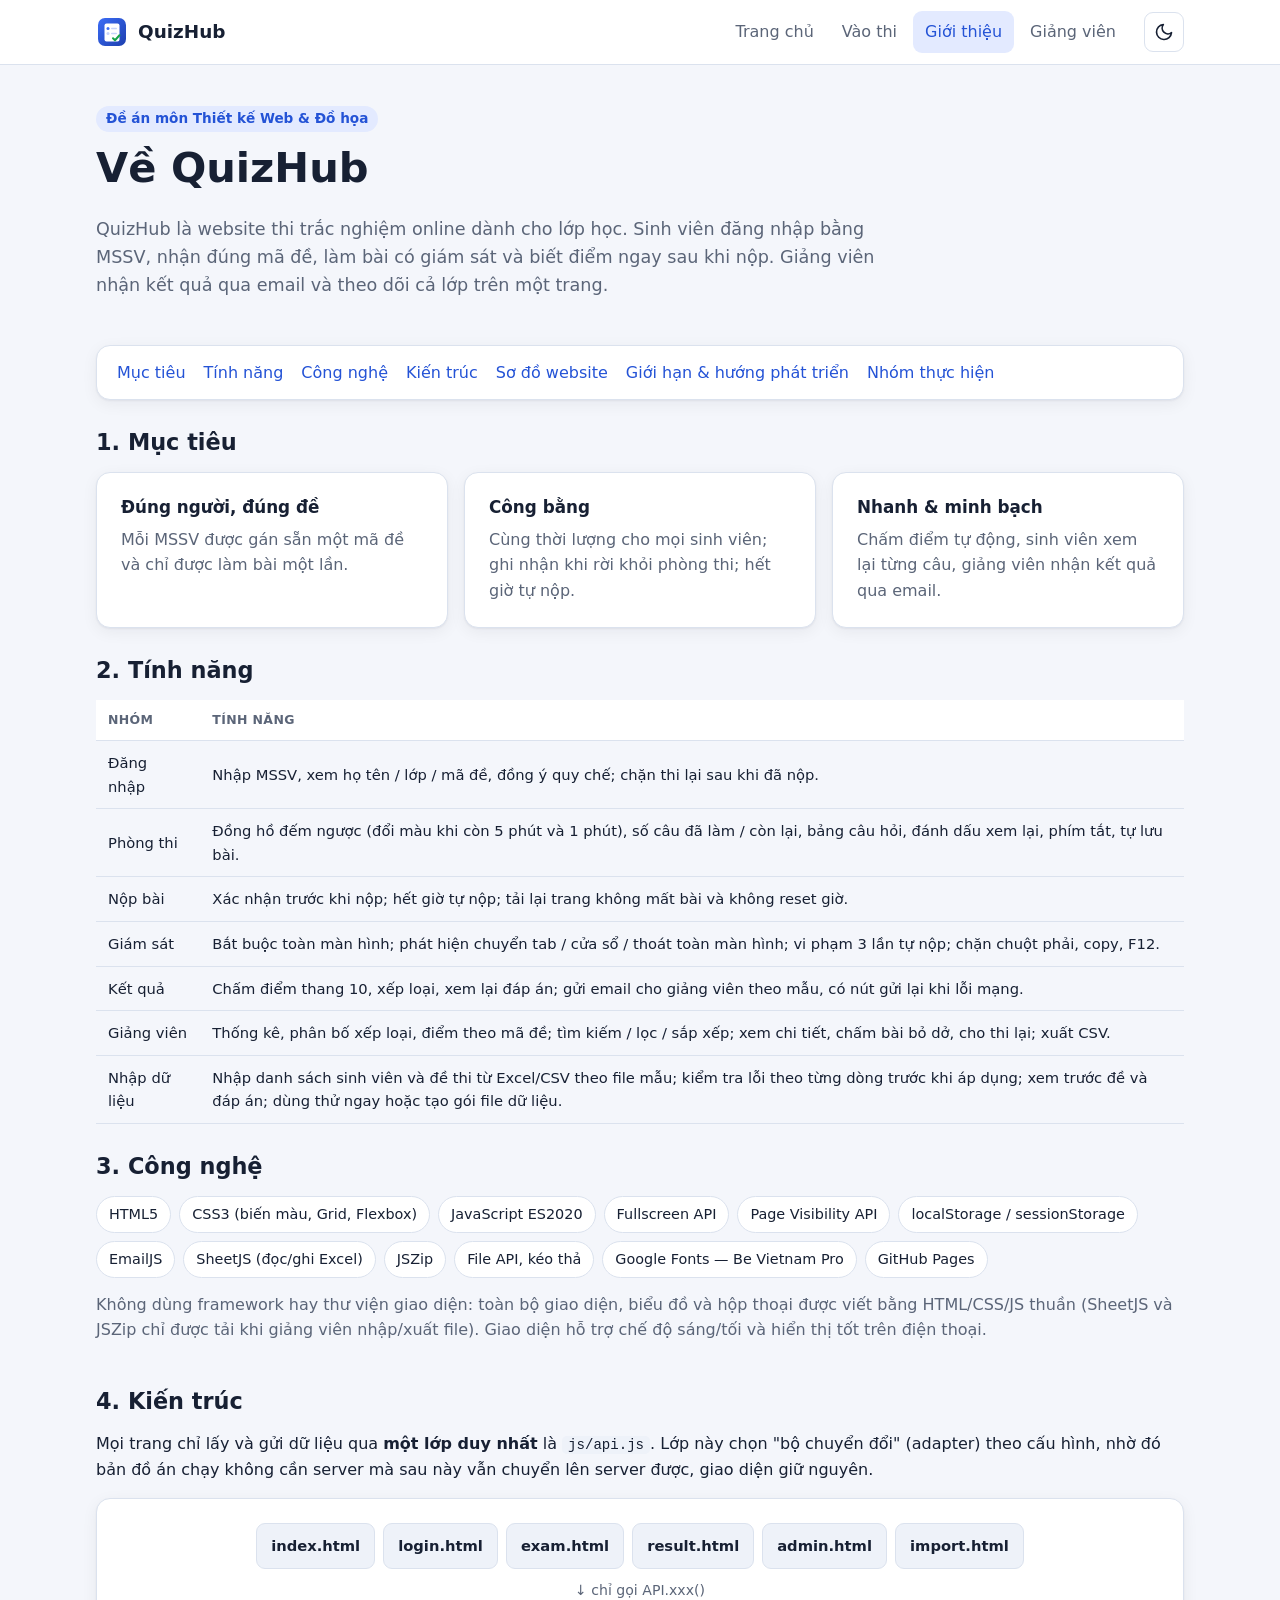
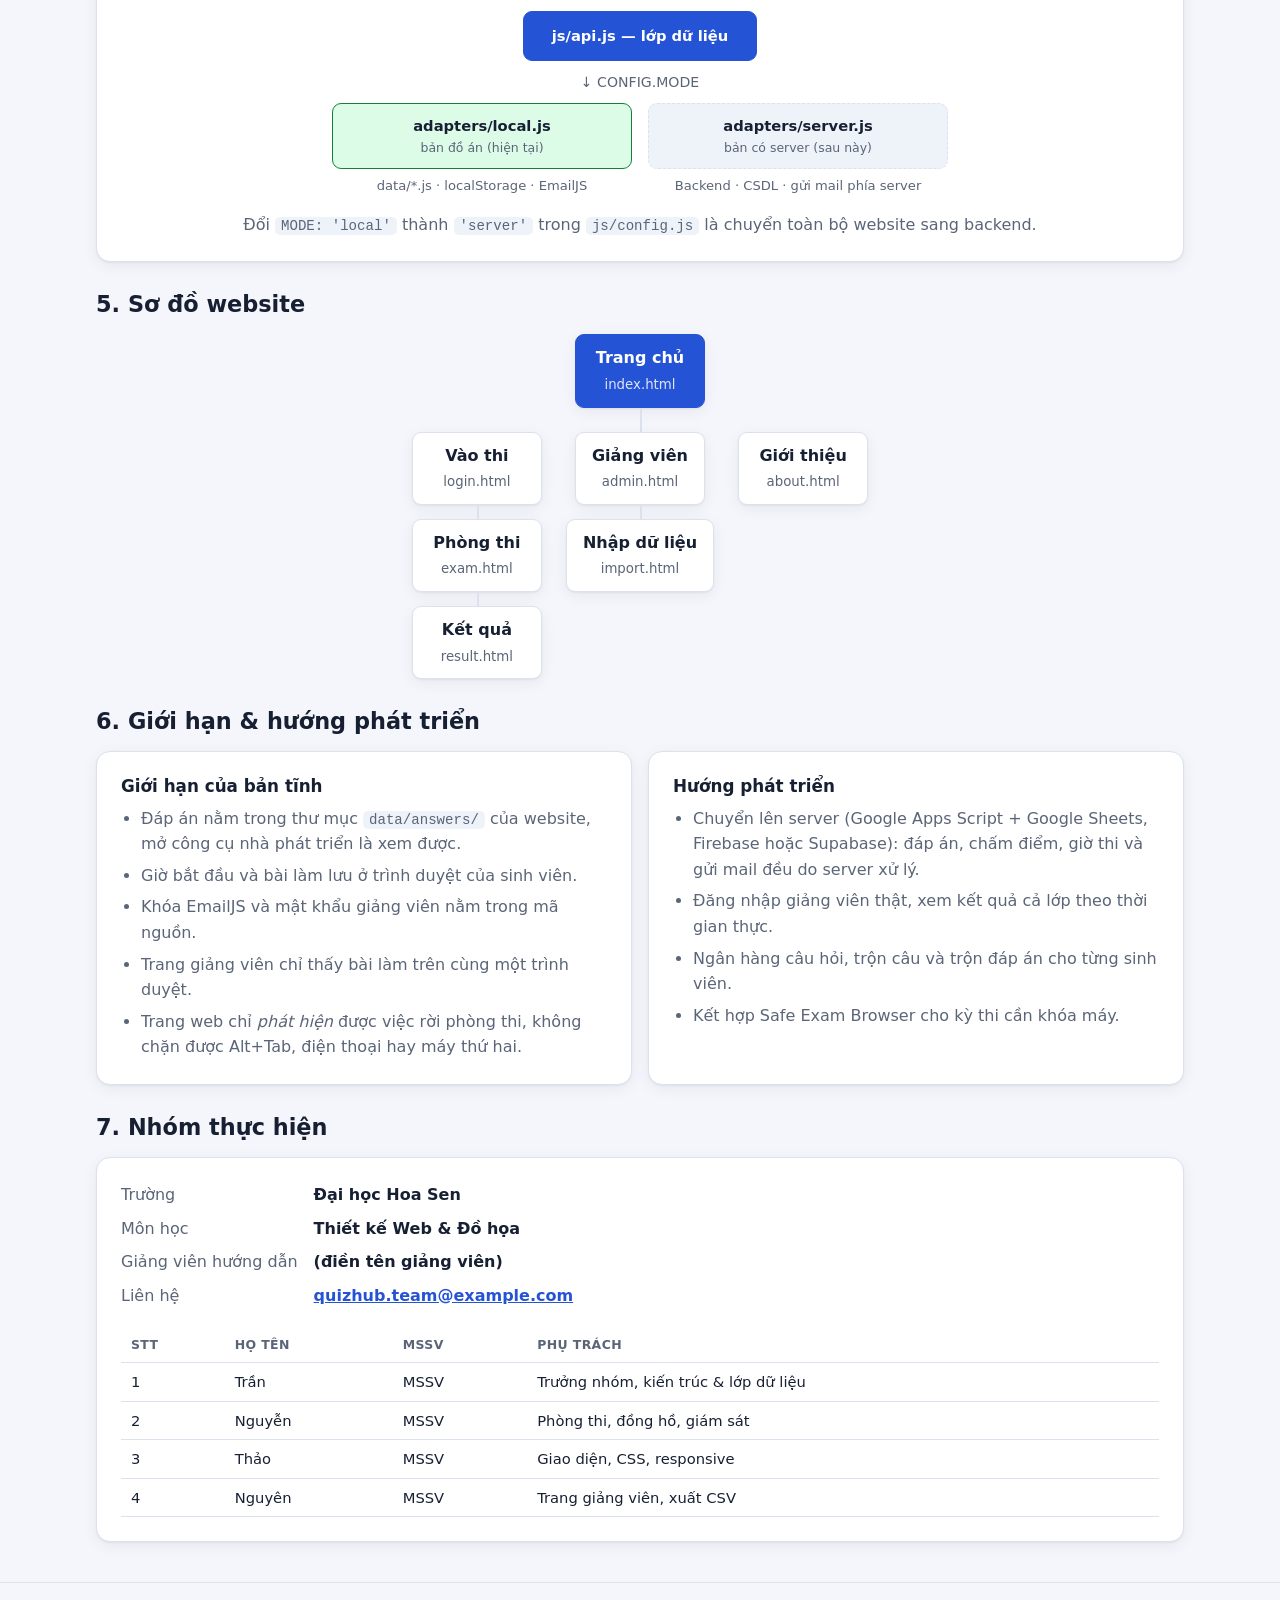
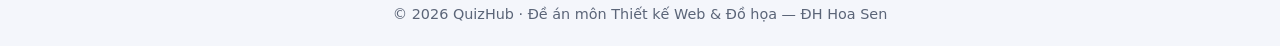
==== commit cd2a15b7: "Bỏ thành viên 5" ====
--- a/about.html
+++ b/about.html
@@ -153,9 +153,7 @@
               <tr><td>1</td><td>Trần</td><td>MSSV</td><td>Trưởng nhóm, kiến trúc &amp; lớp dữ liệu</td></tr>
               <tr><td>2</td><td>Nguyễn</td><td>MSSV</td><td>Phòng thi, đồng hồ, giám sát</td></tr>
               <tr><td>3</td><td>Thảo</td><td>MSSV</td><td>Giao diện, CSS, responsive</td></tr>
-              <tr><td>4</td><td>Nguyên</td><td>MSSV</td><td>Trang giảng viên, xuất CSV</td></tr>
-              <tr><td>5</td><td>(Thành viên 5)</td><td>MSSV</td><td>Email, kiểm thử, báo cáo</td></tr>
-            </tbody>
+              <tr><td>4</td><td>Nguyên</td><td>MSSV</td><td>Trang giảng viên, xuất CSV</td></tr>            </tbody>
           </table>
         </div>
       </div>
